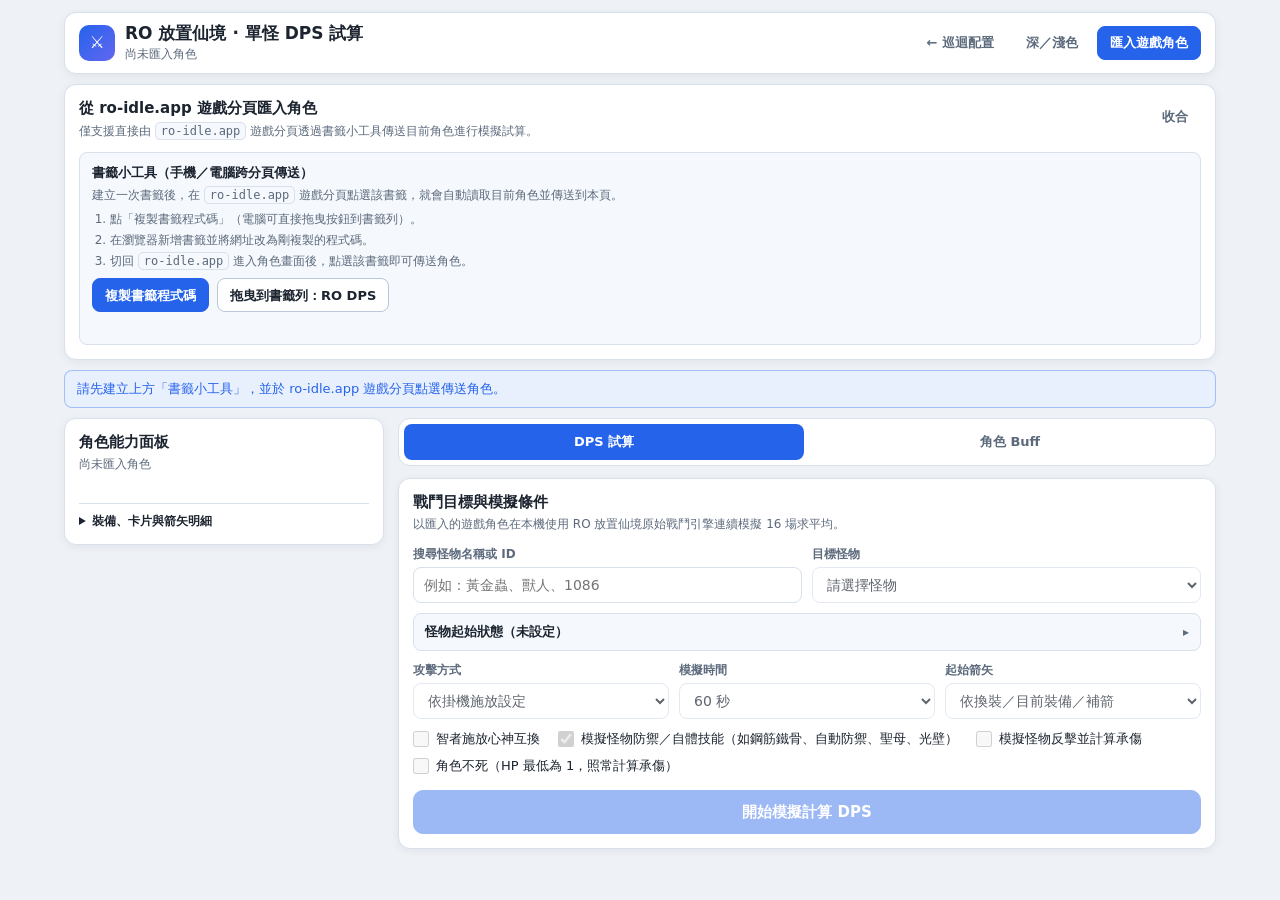
==== RO-idle-dps/index.html @ 75621a2b "Add combat ensemble buffs to DPS simulation" ====
<!doctype html>
<html lang="zh-Hant">
<head>
  <meta charset="utf-8">
  <meta name="viewport" content="width=device-width, initial-scale=1">
  <title>RO 放置仙境 · 單怪 DPS 試算</title>
  <script>
    try {
      const savedTheme = localStorage.getItem("ro-idle-dps-theme");
      if (savedTheme === "dark" || savedTheme === "light") {
        document.documentElement.dataset.theme = savedTheme;
      }
    } catch {}
  </script>
  <link rel="stylesheet" href="popup.css?v=20261127-22">
  <script type="module" src="popup.js?v=20261127-22"></script>
</head>
<body>
  <div class="shell">
    <!-- Top App Bar -->
    <header class="topbar">
      <div class="topbar-brand">
        <div class="brand-mark" aria-hidden="true">⚔</div>
        <div class="brand-text">
          <h1>RO 放置仙境 · 單怪 DPS 試算</h1>
          <p id="role" class="brand-sub">正在初始化戰鬥引擎…</p>
        </div>
      </div>
      <div class="topbar-actions">
        <a id="back-route" class="btn btn-ghost" href="../" hidden>← 巡迴配置</a>
        <button id="theme-toggle" class="btn btn-ghost" type="button" aria-label="切換淺色或深色模式">深／淺色</button>
        <button id="toggle-import" class="btn btn-primary" type="button" hidden>匯入遊戲角色</button>
        <button id="refresh" class="btn btn-primary" type="button" hidden>更新角色</button>
      </div>
    </header>

    <!-- Imported Character Switcher Strip -->
    <section id="char-bar" class="char-bar" hidden aria-label="已匯入角色切換">
      <div class="char-bar-select">
        <label class="sr-only" for="saved-character">切換已匯入角色</label>
        <select id="saved-character"></select>
      </div>
      <div class="char-bar-actions">
        <button id="delete-saved" class="btn btn-danger-ghost" type="button">刪除紀錄</button>
      </div>
    </section>

    <!-- Web Import Drawer (Game Bookmarklet Only) -->
    <section id="import-drawer" class="panel import-drawer" hidden aria-label="從遊戲分頁匯入角色">
      <div class="panel-head">
        <div>
          <h2>從 ro-idle.app 遊戲分頁匯入角色</h2>
          <p class="hint">僅支援直接由 <code>ro-idle.app</code> 遊戲分頁透過書籤小工具傳送目前角色進行模擬試算。</p>
        </div>
        <button id="close-import" class="btn btn-ghost" type="button">收合</button>
      </div>
      <div class="subcard">
        <h3>書籤小工具（手機／電腦跨分頁傳送）</h3>
        <p class="hint" id="bookmarklet-origin-hint">建立一次書籤後，在 <code>ro-idle.app</code> 遊戲分頁點選該書籤，就會自動讀取目前角色並傳送到本頁。</p>
        <ol class="steps-list">
          <li>點「複製書籤程式碼」（電腦可直接拖曳按鈕到書籤列）。</li>
          <li>在瀏覽器新增書籤並將網址改為剛複製的程式碼。</li>
          <li>切回 <code>ro-idle.app</code> 進入角色畫面後，點選該書籤即可傳送角色。</li>
        </ol>
        <div class="btn-row">
          <button id="copy-bookmarklet" class="btn btn-primary" type="button">複製書籤程式碼</button>
          <a id="bookmarklet-link" class="btn btn-outline" href="#">拖曳到書籤列：RO DPS</a>
        </div>
        <p id="copy-status" class="copy-status" aria-live="polite"></p>
      </div>
    </section>

    <p id="status" class="status-banner" role="status" aria-live="polite"></p>

    <!-- Main 2-Column Workspace -->
    <div class="studio-layout">
      <!-- Live Character Stats Sidebar (Read-Only) -->
      <aside id="character-panel" class="stats-sidebar panel" aria-labelledby="stats-title">
        <div class="stats-head">
          <div>
            <h2 id="stats-title">角色能力面板</h2>
            <p id="stats-caption" class="hint">尚未匯入角色</p>
          </div>
          <button id="mobile-stats-toggle" class="btn btn-ghost mobile-only" type="button" aria-expanded="false">展開完整能力</button>
        </div>

        <div id="stats-kpi" class="stats-kpi"></div>

        <div id="stats-detail-wrap" class="stats-detail-wrap">
          <dl id="character-stats" class="stats-grid"></dl>
          <details id="equipment-details" class="mini-details">
            <summary>裝備、卡片與箭矢明細</summary>
            <p id="ammo-summary" class="hint"></p>
            <ul id="equipment-list" class="equip-summary-list"></ul>
          </details>
        </div>
      </aside>

      <!-- Tabbed Simulator Workspace (DPS & Buffs Only) -->
      <main class="workspace">
        <nav class="tab-nav" role="tablist" aria-label="功能分頁">
          <button class="tab-btn tab-btn-sim is-active" type="button" role="tab" data-tab="simulate" aria-selected="true">DPS 試算</button>
          <button class="tab-btn" type="button" role="tab" data-tab="buffs" aria-selected="false">角色 Buff <span id="tab-badge-buffs" class="tab-badge" hidden></span></button>
        </nav>

        <!-- TAB 1: DPS Simulation & Results -->
        <section id="tab-simulate" class="tab-panel" role="tabpanel">
          <form id="calculator" class="panel">
            <fieldset id="fields" disabled>
              <div class="panel-head">
                <div>
                  <h2>戰鬥目標與模擬條件</h2>
                  <p class="hint">以匯入的遊戲角色在本機使用 RO 放置仙境原始戰鬥引擎連續模擬 16 場求平均。</p>
                </div>
              </div>

              <div class="form-grid-2">
                <label class="field">
                  <span>搜尋怪物名稱或 ID</span>
                  <input id="search" type="search" placeholder="例如：黃金蟲、獸人、1086" autocomplete="off">
                </label>
                <label class="field">
                  <span>目標怪物</span>
                  <select id="monster" required><option value="">請選擇怪物</option></select>
                </label>
              </div>

              <div id="selected-monster-preview" class="monster-preview" hidden></div>

              <details id="monster-status-details" class="monster-subpanel">
                <summary id="monster-status-summary">怪物起始狀態（未設定）</summary>
                <div class="monster-subpanel-body">
                  <div class="monster-subpanel-head">
                    <p class="hint">設為 0 秒不自然到期（像天使之怒、冰凍仍會依遊戲規則被攻擊消耗或解除）；每次換新目標都會套用。</p>
                    <button id="clear-monster-statuses" class="btn btn-outline btn-sm" type="button">清除勾選</button>
                  </div>
                  <input id="status-filter" type="search" aria-label="篩選怪物狀態" placeholder="篩選怪物狀態名稱或代碼">
                  <div id="monster-statuses" class="effect-list effect-list-compact" aria-label="怪物狀態"></div>
                  <p class="filter-count" id="status-count" aria-live="polite"></p>
                </div>
              </details>

              <div id="mob-skill-tester" class="monster-subpanel mob-skill-tester" hidden>
                <div class="mob-skill-head">
                  <strong>測試怪物技能打我有多痛</strong>
                  <span class="hint">點擊下方技能即可手動讓此怪物施放一次（抽樣 200 次計算承傷與致死率）</span>
                </div>
                <div id="mob-skill-buttons" class="mob-skill-buttons"></div>
                <div id="mob-skill-result" class="mob-skill-result" hidden></div>
              </div>

              <div class="form-grid-3">
                <label class="field">
                  <span>攻擊方式</span>
                  <select id="mode">
                    <option value="auto" selected>依掛機施放設定</option>
                    <option value="normal">純普攻</option>
                    <option value="skill">指定技能＋普攻</option>
                  </select>
                </label>
                <label class="field">
                  <span>模擬時間</span>
                  <select id="seconds">
                    <option value="30">30 秒</option>
                    <option value="60" selected>60 秒</option>
                    <option value="120">120 秒</option>
                  </select>
                </label>
                <label class="field">
                  <span>起始箭矢</span>
                  <select id="ammo-choice">
                    <option value="">依換裝／目前裝備／補箭</option>
                  </select>
                </label>
              </div>

              <div id="skill-fields" class="form-grid-2" hidden>
                <label class="field"><span>攻擊技能</span><select id="skill"></select></label>
                <label class="field"><span>技能等級</span><select id="skill-level"></select></label>
              </div>
              <p id="skill-prereq-hint" class="skill-prereq-hint" hidden></p>

              <div class="sim-checks">
                <label class="check" id="quick-active-buffs-wrap" hidden>
                  <input id="quick-active-buffs" type="checkbox">
                  <span id="quick-active-buffs-label">套用角色目前身上的 Buff</span>
                </label>
                <label class="check"><input id="soul-change" type="checkbox"> 智者施放心神互換</label>
                <label class="check"><input id="mob-defense" type="checkbox" checked> 模擬怪物防禦／自體技能（如鋼筋鐵骨、自動防禦、聖母、光壁）</label>
                <label class="check"><input id="counterattack" type="checkbox"> 模擬怪物反擊並計算承傷</label>
                <label class="check"><input id="invincible" type="checkbox"> 角色不死（HP 最低為 1，照常計算承傷）</label>
              </div>

              <div id="soul-change-options" class="form-grid-2" hidden>
                <label>觸發條件
                  <select id="soul-change-trigger" disabled>
                    <option value="interval">固定間隔</option>
                    <option value="threshold">角色 SP 低於指定比例</option>
                  </select>
                </label>
                <label>互換間隔（秒）
                  <input id="soul-change-interval" type="number" min="1" max="120" value="10" required disabled>
                </label>
                <label hidden>角色 SP 低於（%）
                  <input id="soul-change-threshold" type="number" min="1" max="100" value="30" required disabled>
                </label>
                <label>智者 DEX
                  <input id="soul-change-dex" type="number" min="0" max="999" value="80" required disabled>
                </label>
                <label>智者最大 HP
                  <input id="soul-change-hp" type="number" min="1" value="5000" required disabled>
                </label>
                <label>智者最大 SP
                  <input id="soul-change-sp" type="number" min="5" value="1000" required disabled>
                </label>
                <label>智者 SP 達到多少才互換（點）
                  <input id="soul-change-min-sp" type="number" min="5" value="500" required disabled>
                </label>
                <label>隊友每次替智者補血量（0 為停用）
                  <input id="soul-change-heal-amount" type="number" min="0" value="1000" required disabled>
                </label>
                <label>補血間隔（秒）
                  <input id="soul-change-heal-interval" type="number" min="1" value="5" required disabled>
                </label>
              </div>

              <button id="calculate" class="btn btn-primary btn-lg btn-full" type="submit">開始模擬計算 DPS</button>
            </fieldset>
          </form>

          <section id="result" class="panel result-panel" hidden aria-label="試算結果">
            <div class="result-head">
              <div>
                <h2 id="target"></h2>
                <p id="monster-stats" class="hint"></p>
              </div>
            </div>

            <div class="kpi-grid">
              <div class="kpi-card kpi-primary">
                <span class="kpi-label">對王／主目標 DPS</span>
                <strong id="dps" class="kpi-val">—</strong>
              </div>
              <div class="kpi-card">
                <span class="kpi-label">單隻首殺時間</span>
                <strong id="ttk" class="kpi-val">—</strong>
              </div>
              <div class="kpi-card">
                <span class="kpi-label">卡片＆裝備倍率</span>
                <strong id="kpi-cardrate" class="kpi-val">—</strong>
              </div>
              <div class="kpi-card">
                <span class="kpi-label">命中／爆擊／攻速</span>
                <strong id="kpi-combat" class="kpi-val kpi-val-sm">—</strong>
              </div>
            </div>

            <p id="summary" class="result-meta"></p>
            <div id="summon-dps-grid" class="kpi-grid kpi-grid-2" hidden>
              <div class="kpi-card">
                <span class="kpi-label">召喚小怪 DPS</span>
                <strong id="summon-dps" class="kpi-val">—</strong>
              </div>
              <div class="kpi-card">
                <span class="kpi-label">主目標＋召喚小怪 DPS</span>
                <strong id="combined-dps" class="kpi-val">—</strong>
              </div>
            </div>
            <p id="summon-summary" class="result-meta" hidden></p>
            <p id="combat-stats" class="result-meta"></p>

            <div class="table-scroll">
              <table>
                <thead><tr><th scope="col">傷害來源</th><th scope="col">有效占比</th><th scope="col">單次傷害</th><th scope="col">詠唱／延遲／冷卻</th></tr></thead>
                <tbody id="damage"></tbody>
              </table>
            </div>

            <details id="song-effects" class="mini-details" hidden>
              <summary>歌舞加成明細</summary>
              <ul id="song-breakdown"></ul>
            </details>

            <section id="defense" class="defense-box" hidden aria-label="承傷與生存">
              <h3>承傷與生存</h3>
              <div class="kpi-grid kpi-grid-2">
                <div class="kpi-card"><span class="kpi-label">平均承傷／次</span><strong id="taken" class="kpi-val">—</strong></div>
                <div class="kpi-card"><span class="kpi-label">交戰期間承傷／秒</span><strong id="incoming-dps" class="kpi-val">—</strong></div>
              </div>
              <p id="survival" class="result-meta"></p>
              <p id="incoming-sources" class="result-meta"></p>
            </section>

            <details id="timeline-details" class="mini-details" open>
              <summary id="timeline-title">對戰紀錄 · 第 1 次模擬</summary>
              <ol id="timeline"></ol>
            </details>

            <details class="mini-details">
              <summary>試算條件說明</summary>
              <p class="hint">以匯入角色快照的 HP、SP、素質、技能、裝備、卡片、寵物與 Buff 開始，連續模擬 16 次取平均。目標倒下後立即換上同種滿血怪物並計入有效傷害。指定技能模式會自動搭配該技能所需的蓄氣／爆氣或武僧連技前置。勾選「角色不死」時 HP 最低維持 1 點不倒下，並照常完整計算每次實際承傷與傷害來源。</p>
            </details>
          </section>
        </section>

        <!-- TAB 2: Character Buffs -->
        <section id="tab-buffs" class="tab-panel" role="tabpanel" hidden>
          <div id="scenario" class="buffs-stack">
            <div id="snapshot-buff-card" class="panel" hidden>
              <div class="panel-head">
                <div>
                  <h2 id="snapshot-buff-summary">匯入遊戲身上的 Buff</h2>
                  <p class="hint">可一鍵全部套用，預設視為常駐模擬隊友到期續補。</p>
                </div>
                <div id="active-buff-actions" class="panel-head-actions">
                  <button id="active-buffs-all" class="btn btn-primary btn-sm" type="button">全部勾選</button>
                  <button id="active-buffs-none" class="btn btn-outline btn-sm" type="button">全部取消</button>
                </div>
              </div>
              <label class="check" id="keep-active-buffs-wrap">
                <input id="keep-active-buffs" type="checkbox" checked> 身上 Buff 到期自動續補（常駐，模擬隊友補 Buff）
              </label>
              <div id="active-buffs" class="active-buffs-grid"></div>
            </div>

            <div class="panel">
              <div class="panel-head">
                <div>
                  <h2>角色手動 Buff 與歌舞</h2>
                  <p class="hint">設為 0 秒代表整場常駐。歌舞請填演奏者施放當下的總素質。與身上重複或同類 Buff 會直接覆蓋，不會雙倍疊加。</p>
                </div>
                <button id="clear-manual-buffs" class="btn btn-outline btn-sm" type="button">清除勾選</button>
              </div>
              <div class="buff-toolbar">
                <input id="buff-filter" type="search" aria-label="篩選 Buff" placeholder="篩選 Buff 名稱或代碼">
                <div class="filter-pills" id="buff-category-pills">
                  <button class="pill is-active" type="button" data-buff-cat="all">全部</button>
                  <button class="pill" type="button" data-buff-cat="skill">技能</button>
                  <button class="pill" type="button" data-buff-cat="element">屬性附加</button>
                  <button class="pill" type="button" data-buff-cat="item">藥水・料理</button>
                  <button class="pill" type="button" data-buff-cat="song">歌舞</button>
                  <button class="pill" type="button" data-buff-cat="gospel">聖音</button>
                </div>
              </div>
              <div id="extra-buffs" class="effect-list" aria-label="手動 Buff"></div>
              <p class="filter-count" id="buff-count" aria-live="polite"></p>
              <label class="check"><input id="auto-buffs" type="checkbox" checked> 允許使用 Buff 道具及掛機模式自補 Buff</label>
            </div>
          </div>
        </section>
      </main>
    </div>
  </div>
</body>
</html>
---- RO-idle-dps/popup.css ----
:root {
  color-scheme: light dark;
  --bg: #eef2f7;
  --surface: #ffffff;
  --surface-2: #f5f8fc;
  --border: #d7e0eb;
  --border-strong: #bac7d8;
  --text: #1c2430;
  --muted: #5c6a7c;
  --accent: #2563eb;
  --accent-hover: #1d4ed8;
  --accent-soft: #e8f0fe;
  --gold: #c78312;
  --gold-soft: #fef5e2;
  --gold-border: #ebc97c;
  --green: #147a44;
  --green-soft: #e6f6ed;
  --red: #c02a2a;
  --red-soft: #fdecec;
  --shadow: 0 2px 10px rgba(15, 23, 42, 0.06);
  --radius: 12px;
  --radius-sm: 8px;
  font: 14px/1.5 system-ui, -apple-system, "PingFang TC", "Noto Sans TC", "Microsoft JhengHei", sans-serif;
}

@media (prefers-color-scheme: dark) {
  :root:not([data-theme="light"]) {
    --bg: #0f1621;
    --surface: #17202e;
    --surface-2: #1e2a3c;
    --border: #2c3b52;
    --border-strong: #3e526e;
    --text: #e7eef8;
    --muted: #98a9c0;
    --accent: #5fa0ff;
    --accent-hover: #80b5ff;
    --accent-soft: #1b2f4b;
    --gold: #f0b84c;
    --gold-soft: #362b16;
    --gold-border: #6e5525;
    --green: #6be29f;
    --green-soft: #143625;
    --red: #ff8e88;
    --red-soft: #3c1e20;
    --shadow: 0 4px 16px rgba(0, 0, 0, 0.32);
  }
}

:root[data-theme="dark"] {
  color-scheme: dark;
  --bg: #0f1621;
  --surface: #17202e;
  --surface-2: #1e2a3c;
  --border: #2c3b52;
  --border-strong: #3e526e;
  --text: #e7eef8;
  --muted: #98a9c0;
  --accent: #5fa0ff;
  --accent-hover: #80b5ff;
  --accent-soft: #1b2f4b;
  --gold: #f0b84c;
  --gold-soft: #362b16;
  --gold-border: #6e5525;
  --green: #6be29f;
  --green-soft: #143625;
  --red: #ff8e88;
  --red-soft: #3c1e20;
  --shadow: 0 4px 16px rgba(0, 0, 0, 0.32);
}

:root[data-theme="light"] {
  color-scheme: light;
}

*, *::before, *::after { box-sizing: border-box; }
[hidden] { display: none !important; }
.sr-only { position: absolute; width: 1px; height: 1px; overflow: hidden; clip: rect(0 0 0 0); white-space: nowrap; }

body {
  margin: 0;
  background: var(--bg);
  color: var(--text);
  min-height: 100vh;
}

.shell {
  max-width: 1180px;
  margin: 0 auto;
  padding: 12px 14px 28px;
}

h1, h2, h3, p { margin: 0; }
h1 { font-size: 17px; font-weight: 700; line-height: 1.25; }
h2 { font-size: 15px; font-weight: 700; line-height: 1.3; }
h3 { font-size: 13px; font-weight: 700; margin-bottom: 4px; }
code { font-family: ui-monospace, SFMono-Regular, Menlo, monospace; font-size: 12px; padding: 1px 5px; border-radius: 5px; background: var(--surface-2); border: 1px solid var(--border); }

/* Buttons & Inputs */
button, input, select, textarea { font: inherit; color: inherit; }

.btn {
  display: inline-flex;
  align-items: center;
  justify-content: center;
  gap: 5px;
  padding: 6px 12px;
  min-height: 34px;
  border-radius: var(--radius-sm);
  border: 1px solid var(--border);
  background: var(--surface);
  color: var(--text);
  font-size: 13px;
  font-weight: 600;
  text-decoration: none;
  cursor: pointer;
  white-space: nowrap;
  transition: background-color 0.15s, border-color 0.15s, opacity 0.15s;
}
.btn:hover:not(:disabled) { border-color: var(--border-strong); background: var(--surface-2); }
.btn:disabled { opacity: 0.45; cursor: default; }
.btn-primary { background: var(--accent); border-color: var(--accent); color: #ffffff; }
.btn-primary:hover:not(:disabled) { background: var(--accent-hover); border-color: var(--accent-hover); }
.btn-outline { background: var(--surface); border-color: var(--border-strong); }
.btn-ghost { background: transparent; border-color: transparent; color: var(--muted); }
.btn-ghost:hover:not(:disabled) { color: var(--text); background: var(--surface-2); border-color: var(--border); }
.btn-danger-ghost { background: transparent; border-color: transparent; color: var(--red); }
.btn-danger-ghost:hover:not(:disabled) { background: var(--red-soft); border-color: color-mix(in srgb, var(--red) 40%, transparent); }
.btn-sm { min-height: 29px; padding: 3px 9px; font-size: 12px; }
.btn-lg { min-height: 44px; font-size: 15px; border-radius: 10px; }
.btn-full { width: 100%; }
.btn-row { display: flex; flex-wrap: wrap; align-items: center; gap: 8px; margin-top: 8px; }
.file-label { margin: 0; }

input:not([type="checkbox"]), select, textarea {
  display: block;
  width: 100%;
  min-height: 36px;
  padding: 6px 10px;
  border: 1px solid var(--border);
  border-radius: var(--radius-sm);
  background: var(--surface);
  color: var(--text);
}
input:not([type="checkbox"]):focus, select:focus, textarea:focus {
  outline: 2px solid color-mix(in srgb, var(--accent) 40%, transparent);
  outline-offset: 0;
  border-color: var(--accent);
}
textarea { min-height: 72px; resize: vertical; font-family: ui-monospace, SFMono-Regular, Menlo, monospace; font-size: 12px; }

.field { display: flex; flex-direction: column; gap: 4px; min-width: 0; }
.field > span { font-size: 12px; font-weight: 600; color: var(--muted); }
.field-compact { max-width: 240px; }
.inline-input-btn { display: flex; gap: 6px; }
.inline-input-btn input { flex: 1; min-width: 0; }

.check { display: inline-flex; align-items: center; gap: 7px; cursor: pointer; font-size: 13px; user-select: none; }
.check input[type="checkbox"] { width: 16px; height: 16px; margin: 0; accent-color: var(--accent); cursor: pointer; }
.inline-check { font-size: 12px; white-space: nowrap; }

.hint { font-size: 12px; color: var(--muted); margin-top: 3px; }
.muted { color: var(--muted); font-weight: 400; font-size: 12px; }

/* Top Bar */
.topbar {
  display: flex;
  flex-wrap: wrap;
  align-items: center;
  justify-content: space-between;
  gap: 10px;
  padding: 10px 14px;
  margin-bottom: 10px;
  background: var(--surface);
  border: 1px solid var(--border);
  border-radius: var(--radius);
  box-shadow: var(--shadow);
}
.topbar-brand { display: flex; align-items: center; gap: 10px; min-width: 0; }
.brand-mark {
  width: 36px; height: 36px; border-radius: 10px;
  display: grid; place-items: center; flex-shrink: 0;
  background: linear-gradient(135deg, var(--accent), #6366f1);
  color: #fff; font-size: 17px;
}
.brand-text { min-width: 0; }
.brand-sub { font-size: 12px; color: var(--muted); margin-top: 1px; white-space: nowrap; overflow: hidden; text-overflow: ellipsis; }
.topbar-actions { display: flex; flex-wrap: wrap; align-items: center; gap: 6px; }

/* Character Bar */
.char-bar {
  display: flex;
  flex-wrap: wrap;
  align-items: center;
  gap: 8px;
  padding: 8px 12px;
  margin-bottom: 10px;
  background: var(--surface);
  border: 1px solid var(--border);
  border-radius: var(--radius);
}
.char-bar-select { flex: 1 1 220px; min-width: 0; }
.char-bar-actions { display: flex; flex-wrap: wrap; gap: 6px; }

/* Import Drawer */
.import-drawer { margin-bottom: 10px; border-color: var(--accent); }
.import-grid { display: grid; grid-template-columns: repeat(2, minmax(0, 1fr)); gap: 10px; margin-top: 10px; }
.subcard { background: var(--surface-2); border: 1px solid var(--border); border-radius: var(--radius-sm); padding: 10px 12px; }
.steps-list { margin: 6px 0; padding-left: 18px; font-size: 12px; color: var(--muted); }
.steps-list li { margin: 3px 0; }
.copy-status { font-size: 12px; color: var(--green); margin-top: 6px; min-height: 16px; }
.api-helper { display: flex; flex-wrap: wrap; gap: 6px; margin: 6px 0 8px; }
.api-id-row { display: flex; gap: 6px; flex: 1; min-width: 170px; }
.api-id-row input { min-height: 34px; }

/* Status Banner */
.status-banner {
  margin: 0 0 10px;
  padding: 8px 12px;
  border-radius: var(--radius-sm);
  background: var(--accent-soft);
  border: 1px solid color-mix(in srgb, var(--accent) 35%, transparent);
  color: var(--accent);
  font-size: 13px;
  font-weight: 500;
}
.status-banner:empty { display: none; }

/* Panels */
.panel {
  background: var(--surface);
  border: 1px solid var(--border);
  border-radius: var(--radius);
  padding: 14px;
  box-shadow: var(--shadow);
}
.panel + .panel { margin-top: 12px; }
.panel-head {
  display: flex;
  flex-wrap: wrap;
  align-items: flex-start;
  justify-content: space-between;
  gap: 8px;
  margin-bottom: 12px;
}
.panel-head-actions { display: flex; flex-wrap: wrap; align-items: center; gap: 8px; }

/* Studio 2-Column Layout */
.studio-layout {
  display: grid;
  grid-template-columns: 320px minmax(0, 1fr);
  gap: 14px;
  align-items: start;
}

/* Live Stats Sidebar */
.stats-sidebar { position: sticky; top: 12px; }
.stats-head { display: flex; align-items: flex-start; justify-content: space-between; gap: 8px; margin-bottom: 10px; }
.stats-kpi {
  display: grid;
  grid-template-columns: repeat(2, minmax(0, 1fr));
  gap: 6px;
  margin-bottom: 10px;
}
.stats-kpi-tile {
  background: var(--surface-2);
  border: 1px solid var(--border);
  border-radius: var(--radius-sm);
  padding: 6px 8px;
}
.stats-kpi-tile dt { font-size: 10px; color: var(--muted); font-weight: 600; }
.stats-kpi-tile dd { margin: 1px 0 0; font-size: 15px; font-weight: 700; font-variant-numeric: tabular-nums; }

.stats-grid {
  display: grid;
  grid-template-columns: repeat(2, minmax(0, 1fr));
  gap: 5px;
  margin: 0;
}
.stats-grid > div {
  background: var(--surface-2);
  border-radius: 6px;
  padding: 5px 7px;
  display: flex;
  flex-direction: column;
}
.stats-grid dt { font-size: 10px; color: var(--muted); }
.stats-grid dd { margin: 0; font-size: 12px; font-weight: 650; font-variant-numeric: tabular-nums; }
.delta-tag { display: inline-block; font-size: 10px; margin-left: 4px; font-weight: 700; }
.delta-tag[data-direction="up"] { color: var(--green); }
.delta-tag[data-direction="down"] { color: var(--red); }

.mini-details { margin-top: 10px; font-size: 12px; border-top: 1px solid var(--border); padding-top: 8px; }
.mini-details summary { cursor: pointer; font-weight: 600; color: var(--text); }
.equip-summary-list { margin: 6px 0 0; padding-left: 16px; color: var(--muted); }
.equip-summary-list li { margin: 2px 0; }
.sidebar-footer { margin-top: 12px; padding-top: 10px; border-top: 1px solid var(--border); }

/* Tabs */
.workspace { min-width: 0; }
.tab-nav {
  display: flex;
  gap: 6px;
  padding: 5px;
  margin-bottom: 12px;
  background: var(--surface);
  border: 1px solid var(--border);
  border-radius: var(--radius);
  overflow-x: auto;
  scrollbar-width: none;
}
.tab-nav::-webkit-scrollbar { display: none; }
.tab-btn {
  flex: 1 0 auto;
  display: inline-flex;
  align-items: center;
  justify-content: center;
  gap: 5px;
  min-height: 36px;
  padding: 6px 12px;
  border: 1px solid transparent;
  border-radius: var(--radius-sm);
  background: transparent;
  color: var(--muted);
  font-size: 13px;
  font-weight: 650;
  cursor: pointer;
  white-space: nowrap;
  transition: all 0.15s;
}
.tab-btn:hover { color: var(--text); background: var(--surface-2); }
.tab-btn.is-active { background: var(--accent); color: #ffffff; }
.tab-btn-sim:not(.is-active) { color: var(--accent); border-color: color-mix(in srgb, var(--accent) 30%, transparent); background: var(--accent-soft); }
.tab-badge {
  font-size: 10px;
  padding: 0 5px;
  border-radius: 999px;
  background: rgba(255, 255, 255, 0.22);
  font-weight: 700;
}
.tab-btn:not(.is-active) .tab-badge { background: var(--surface-2); color: var(--text); border: 1px solid var(--border); }

/* Forms */
.form-grid-2 { display: grid; grid-template-columns: repeat(2, minmax(0, 1fr)); gap: 10px; margin-bottom: 10px; }
.form-grid-3 { display: grid; grid-template-columns: repeat(3, minmax(0, 1fr)); gap: 10px; margin-bottom: 10px; }
.rebirth-row { display: flex; gap: 6px; align-items: stretch; }
.rebirth-select { flex: 1; min-width: 0; font-weight: 600; }
.rebirth-row .btn.is-active { background: var(--accent-soft); border-color: var(--accent); color: var(--accent); }
.extra-char-flags { display: flex; flex-wrap: wrap; align-items: flex-end; gap: 12px 18px; padding-top: 6px; border-top: 1px solid var(--border); }
.pet-picker-box {
  margin-top: 12px;
  padding: 10px 12px;
  border: 1px solid var(--border);
  border-radius: var(--radius-sm);
  background: var(--surface-2);
}
.pet-picker-head {
  display: flex;
  flex-wrap: wrap;
  align-items: center;
  justify-content: space-between;
  gap: 6px 12px;
  margin-bottom: 8px;
}
.pet-picker-title { font-size: 13px; font-weight: 700; color: var(--text); }
.pet-picker-controls {
  display: grid;
  grid-template-columns: minmax(0, 1fr) minmax(0, 1.35fr);
  gap: 8px;
}
#build-pet-desc { margin: 6px 0 0; }

/* 6-Stat Radar Chart & Allocator Layout */
.stats-builder-panel { container-type: inline-size; }
.stats-builder-layout {
  display: grid;
  grid-template-columns: 270px minmax(0, 1fr);
  gap: 14px;
  align-items: start;
}
.radar-card {
  display: flex;
  flex-direction: column;
  align-items: center;
  justify-content: center;
  padding: 12px 8px 10px;
  border: 1px solid var(--border);
  border-radius: var(--radius);
  background: radial-gradient(circle at 50% 45%, color-mix(in srgb, var(--accent-soft) 45%, transparent), transparent 72%), var(--surface-2);
}
.stat-radar { width: 100%; max-width: 280px; height: auto; overflow: visible; }
.radar-grid-ring { fill: none; stroke: var(--border); stroke-width: 1; }
.radar-axis { stroke: var(--border); stroke-width: 1; stroke-dasharray: 2 3; }
.radar-tick { font-size: 9px; fill: var(--muted); text-anchor: middle; font-variant-numeric: tabular-nums; }
.radar-poly-total { fill: color-mix(in srgb, var(--accent) 22%, transparent); stroke: var(--accent); stroke-width: 2.2; stroke-linejoin: round; }
.radar-poly-base { fill: color-mix(in srgb, var(--gold) 28%, transparent); stroke: var(--gold); stroke-width: 2.2; stroke-linejoin: round; }
.radar-dot-total { fill: var(--accent); stroke: var(--surface); stroke-width: 1.5; }
.radar-dot-base { fill: var(--gold); stroke: var(--surface); stroke-width: 1.5; }
.radar-label-stat { font-size: 12px; font-weight: 800; fill: var(--text); }
.radar-label-val { font-size: 10.5px; font-weight: 650; fill: var(--muted); font-variant-numeric: tabular-nums; }
.radar-legend { display: flex; flex-wrap: wrap; justify-content: center; gap: 12px; margin-top: 6px; font-size: 11px; color: var(--muted); font-weight: 600; }
.radar-legend span { display: inline-flex; align-items: center; gap: 5px; }
.legend-swatch { display: inline-block; width: 10px; height: 10px; border-radius: 3px; }
.swatch-base { background: var(--gold); }
.swatch-total { background: var(--accent); }

/* Points Pill */
.points-pill {
  display: inline-block;
  margin-top: 4px;
  padding: 2px 9px;
  border-radius: 999px;
  font-size: 12px;
  font-weight: 700;
  font-variant-numeric: tabular-nums;
  background: var(--accent-soft);
  color: var(--accent);
}
.points-pill.is-over { background: var(--gold-soft); color: var(--gold); border: 1px solid var(--gold-border); }

/* Stat Allocator (Clean 2-line precision cards, never overflows) */
.stat-allocator { display: grid; grid-template-columns: repeat(2, minmax(0, 1fr)); gap: 8px; }
.stat-row {
  position: relative;
  display: flex;
  flex-direction: column;
  gap: 7px;
  padding: 9px 10px 8px 13px;
  border: 1px solid var(--border);
  border-radius: var(--radius-sm);
  background: var(--surface-2);
  overflow: hidden;
}
.stat-row::before {
  content: "";
  position: absolute;
  left: 0; top: 0; bottom: 0;
  width: 3.5px;
  background: var(--stat-color, var(--accent));
}
.stat-row[data-stat="str"] { --stat-color: #ef4444; }
.stat-row[data-stat="agi"] { --stat-color: #0ea5e9; }
.stat-row[data-stat="vit"] { --stat-color: #16a34a; }
.stat-row[data-stat="int"] { --stat-color: #6366f1; }
.stat-row[data-stat="dex"] { --stat-color: #d97706; }
.stat-row[data-stat="luk"] { --stat-color: #a855f7; }

.stat-top { display: flex; align-items: baseline; justify-content: space-between; gap: 6px; }
.stat-meta { display: flex; align-items: baseline; gap: 6px; min-width: 0; }
.stat-code { font-size: 14px; font-weight: 850; letter-spacing: 0.03em; color: var(--stat-color, var(--text)); }
.stat-total { font-size: 12px; color: var(--muted); font-variant-numeric: tabular-nums; white-space: nowrap; }
.stat-total strong { color: var(--text); font-weight: 750; }
.stat-cost {
  font-size: 10.5px;
  font-weight: 650;
  padding: 1px 6px;
  border-radius: 999px;
  background: var(--surface);
  border: 1px solid var(--border);
  color: var(--muted);
  white-space: nowrap;
  font-variant-numeric: tabular-nums;
}
.stat-controls {
  display: grid;
  grid-template-columns: repeat(2, 34px) minmax(46px, 1fr) repeat(2, 34px);
  border: 1px solid var(--border);
  border-radius: 7px;
  overflow: hidden;
  background: var(--surface);
}
.stat-step-btn {
  min-height: 31px;
  padding: 0;
  border: 0;
  border-right: 1px solid var(--border);
  border-radius: 0;
  background: transparent;
  font-size: 11.5px;
  font-weight: 750;
  cursor: pointer;
}
.stat-step-btn:last-child { border-right: 0; }
.stat-step-btn:hover:not(:disabled) { background: var(--accent-soft); color: var(--accent); }
.stat-step-btn:disabled { opacity: 0.34; cursor: default; }
.stat-input {
  width: 100% !important;
  min-height: 31px !important;
  border: 0 !important;
  border-right: 1px solid var(--border) !important;
  border-radius: 0 !important;
  text-align: center;
  font-size: 13px;
  font-weight: 800;
  font-variant-numeric: tabular-nums;
  padding: 2px !important;
  background: transparent !important;
}
.stat-input:focus { outline: none; background: var(--accent-soft) !important; }
.stat-bar { height: 4px; border-radius: 999px; background: color-mix(in srgb, var(--border) 70%, transparent); overflow: hidden; }
.stat-bar-fill { height: 100%; border-radius: 999px; background: var(--stat-color, var(--accent)); transition: width 0.15s ease; }

@container (max-width: 700px) {
  .stats-builder-layout { grid-template-columns: minmax(0, 1fr); }
  .radar-card { padding: 10px; }
  .stat-radar { max-width: 300px; }
}
@container (max-width: 440px) {
  .stat-allocator { grid-template-columns: minmax(0, 1fr); }
}

/* Skill Mode Switcher */
.skill-mode-bar {
  display: grid;
  grid-template-columns: repeat(2, minmax(0, 1fr));
  gap: 6px;
  padding: 4px;
  margin-bottom: 10px;
  border: 1px solid var(--border);
  border-radius: 10px;
  background: var(--surface-2);
}
.mode-tab {
  min-height: 36px;
  padding: 6px 10px;
  border: 1px solid transparent;
  border-radius: 7px;
  background: transparent;
  color: var(--muted);
  font-size: 13px;
  font-weight: 700;
  cursor: pointer;
  transition: all 0.15s;
}
.mode-tab:hover { color: var(--text); }
.mode-tab.is-active {
  background: var(--surface);
  border-color: var(--accent);
  color: var(--accent);
  box-shadow: 0 1px 4px rgba(15, 23, 42, 0.08);
}

/* Skill Tree */
.skill-toolbar, .buff-toolbar { display: flex; flex-wrap: wrap; align-items: center; gap: 8px; margin-bottom: 8px; }
.skill-toolbar input[type="search"], .buff-toolbar input[type="search"] { flex: 1 1 200px; }
.filter-pills { display: flex; flex-wrap: wrap; gap: 5px; }
.pill {
  padding: 4px 10px;
  min-height: 30px;
  border-radius: 999px;
  border: 1px solid var(--border);
  background: var(--surface-2);
  color: var(--muted);
  font-size: 12px;
  font-weight: 600;
  cursor: pointer;
}
.pill.is-active { background: var(--accent); border-color: var(--accent); color: #fff; }

.skill-tree-list {
  display: grid;
  grid-template-columns: repeat(2, minmax(0, 1fr));
  gap: 8px;
  margin-top: 10px;
}
.skill-card {
  border: 1px solid var(--border);
  border-radius: var(--radius-sm);
  padding: 9px 10px;
  background: var(--surface-2);
  display: flex;
  flex-direction: column;
  gap: 6px;
}
.skill-card.is-learned { border-color: color-mix(in srgb, var(--accent) 55%, var(--border)); background: color-mix(in srgb, var(--accent-soft) 50%, var(--surface)); }
.skill-card-head { display: flex; align-items: flex-start; justify-content: space-between; gap: 8px; }
.skill-card-left { display: flex; align-items: flex-start; gap: 8px; min-width: 0; flex: 1; }
.skill-title-wrap { min-width: 0; }
.skill-name { font-size: 13px; font-weight: 700; }
.skill-badges { display: flex; flex-wrap: wrap; gap: 4px; margin-top: 2px; }
.mini-tag {
  font-size: 10px;
  padding: 1px 6px;
  border-radius: 999px;
  font-weight: 650;
  background: var(--surface);
  border: 1px solid var(--border);
  color: var(--muted);
}
.mini-tag.tag-attack { background: var(--red-soft); color: var(--red); border-color: color-mix(in srgb, var(--red) 35%, transparent); }
.mini-tag.tag-quest { background: var(--gold-soft); color: var(--gold); border-color: var(--gold-border); }
.mini-tag.tag-ok { background: var(--green-soft); color: var(--green); border-color: color-mix(in srgb, var(--green) 35%, transparent); }
.mini-tag.tag-req { background: var(--gold-soft); color: var(--gold); border-color: var(--gold-border); }
.skill-lv-badge { font-size: 12px; font-weight: 800; font-variant-numeric: tabular-nums; white-space: nowrap; color: var(--accent); }
.skill-desc { font-size: 11px; color: var(--muted); line-height: 1.4; display: -webkit-box; -webkit-line-clamp: 2; -webkit-box-orient: vertical; overflow: hidden; }
.skill-card-foot { display: flex; flex-wrap: wrap; align-items: center; justify-content: space-between; gap: 6px; margin-top: auto; padding-top: 4px; }
.skill-stepper { display: flex; gap: 4px; }
.skill-stepper button { min-width: 30px; min-height: 28px; padding: 0 7px; font-size: 12px; font-weight: 700; border: 1px solid var(--border); border-radius: 6px; background: var(--surface); cursor: pointer; }
.skill-stepper button:hover:not(:disabled) { border-color: var(--accent); color: var(--accent); }
.skill-stepper button:disabled { opacity: 0.35; cursor: default; }

/* RO-Style Visual Skill Tree Graph */
.view-switch { display: inline-flex; gap: 4px; padding: 2px; border: 1px solid var(--border); border-radius: 999px; background: var(--surface-2); }
.view-switch .pill { min-height: 26px; padding: 2px 10px; border: 0; background: transparent; }
.view-switch .pill.is-active { background: var(--accent); color: #fff; }

.skill-graph-wrap { margin-top: 10px; display: grid; gap: 12px; }
.skill-inspector {
  display: flex;
  flex-wrap: wrap;
  align-items: center;
  justify-content: space-between;
  gap: 8px 14px;
  padding: 10px 12px;
  border-radius: var(--radius-sm);
  border: 1px solid var(--accent);
  background: color-mix(in srgb, var(--accent-soft) 55%, var(--surface));
}
.skill-inspector-main { min-width: 0; flex: 1 1 260px; }
.skill-inspector-head { display: flex; flex-wrap: wrap; align-items: center; gap: 6px; }
.skill-inspector-head strong { font-size: 14px; }
.skill-inspector-desc { font-size: 12px; color: var(--muted); margin-top: 3px; line-height: 1.45; }
.skill-inspector-actions { display: flex; flex-wrap: wrap; align-items: center; gap: 8px; }

.skill-graph-section { display: grid; gap: 6px; }
.skill-section-title { font-size: 12px; font-weight: 700; color: var(--muted); padding-left: 2px; }
.skill-graph-scroll {
  overflow: auto;
  border: 1px solid var(--border);
  border-radius: var(--radius-sm);
  background:
    radial-gradient(circle at 1px 1px, color-mix(in srgb, var(--border) 65%, transparent) 1px, transparent 0) 0 0 / 20px 20px,
    var(--surface-2);
  padding: 14px;
}
.skill-graph-canvas { position: relative; margin: 0 auto; }
.skill-graph-svg { position: absolute; inset: 0; pointer-events: none; overflow: visible; }
.skill-edge { fill: none; stroke: var(--border-strong); stroke-width: 2; stroke-dasharray: 5 4; opacity: 0.72; transition: stroke 0.15s, opacity 0.15s; }
.skill-edge.is-met { stroke: var(--green); stroke-dasharray: none; opacity: 0.9; }
.skill-edge.is-highlight { stroke: var(--accent); stroke-width: 2.8; opacity: 1; }
.skill-edge-pill-bg { fill: var(--surface); stroke: var(--border-strong); stroke-width: 1; }
.skill-edge-pill-bg.is-met { fill: var(--green-soft); stroke: var(--green); }
.skill-edge-pill-text { font-size: 9px; font-weight: 800; fill: var(--muted); text-anchor: middle; dominant-baseline: central; font-variant-numeric: tabular-nums; }
.skill-edge-pill-text.is-met { fill: var(--green); }

.skill-node {
  position: absolute;
  width: 142px;
  height: 86px;
  padding: 7px 8px 6px;
  border-radius: 9px;
  border: 1.5px solid var(--border-strong);
  background: var(--surface);
  box-shadow: 0 2px 6px rgba(15, 23, 42, 0.08);
  display: flex;
  flex-direction: column;
  justify-content: space-between;
  cursor: pointer;
  user-select: none;
  transition: transform 0.12s, border-color 0.15s, box-shadow 0.15s, opacity 0.15s;
}
.skill-node:hover { border-color: var(--accent); transform: translateY(-1px); box-shadow: 0 4px 12px rgba(37, 99, 235, 0.18); z-index: 3; }
.skill-node.is-learned { border-color: var(--accent); background: color-mix(in srgb, var(--accent-soft) 50%, var(--surface)); }
.skill-node.is-maxed { border-color: var(--gold); box-shadow: 0 0 0 1px color-mix(in srgb, var(--gold) 40%, transparent); }
.skill-node.is-selected { box-shadow: 0 0 0 2px var(--accent); z-index: 4; }
.skill-node.is-locked { opacity: 0.72; }
.skill-node.is-dimmed { opacity: 0.25; }
.skill-node-static { position: relative; width: auto; height: auto; min-height: 84px; }

.skill-node-top { display: flex; align-items: center; gap: 7px; min-width: 0; }
.skill-icon {
  width: 30px;
  height: 30px;
  border-radius: 7px;
  flex-shrink: 0;
  display: grid;
  place-items: center;
  color: #fff;
  box-shadow: inset 0 1px 0 rgba(255, 255, 255, 0.28), 0 1px 3px rgba(0, 0, 0, 0.22);
}
.skill-icon svg { width: 18px; height: 18px; }
.skill-node-title {
  font-size: 11.5px;
  font-weight: 750;
  line-height: 1.25;
  overflow: hidden;
  display: -webkit-box;
  -webkit-line-clamp: 2;
  -webkit-box-orient: vertical;
  word-break: break-word;
}
.skill-node-bottom { display: flex; align-items: center; justify-content: space-between; gap: 4px; margin-top: 4px; }
.skill-node-lv { font-size: 11px; font-weight: 800; font-variant-numeric: tabular-nums; color: var(--muted); }
.skill-node.is-learned .skill-node-lv { color: var(--accent); }
.skill-node.is-maxed .skill-node-lv { color: var(--gold); }
.skill-node-btns { display: flex; gap: 3px; }
.skill-node-btns button {
  width: 22px;
  height: 22px;
  padding: 0;
  border-radius: 5px;
  border: 1px solid var(--border);
  background: var(--surface-2);
  color: var(--text);
  font-size: 12px;
  font-weight: 800;
  line-height: 1;
  cursor: pointer;
}
.skill-node-btns button:hover:not(:disabled) { border-color: var(--accent); color: var(--accent); }
.skill-node-btns button:disabled { opacity: 0.3; cursor: default; }
.skill-node-bar { height: 3px; border-radius: 999px; background: var(--surface-2); overflow: hidden; margin-top: 3px; }
.skill-node-bar-fill { height: 100%; background: var(--accent); transition: width 0.15s; }
.skill-node.is-maxed .skill-node-bar-fill { background: var(--gold); }

.skill-node-grid { display: grid; grid-template-columns: repeat(auto-fill, minmax(146px, 1fr)); gap: 8px; }

/* Gear Grid & Slot Editor */
.badge {
  display: inline-block;
  padding: 2px 8px;
  border-radius: 999px;
  font-size: 11px;
  font-weight: 700;
  background: var(--gold-soft);
  color: var(--gold);
  border: 1px solid var(--gold-border);
}
.gear-grid { display: grid; grid-template-columns: repeat(2, minmax(0, 1fr)); gap: 8px; }
.gear-slot-card {
  display: flex;
  flex-direction: column;
  align-items: flex-start;
  text-align: left;
  width: 100%;
  padding: 9px 11px;
  border: 1px solid var(--border);
  border-radius: var(--radius-sm);
  background: var(--surface-2);
  color: var(--text);
  cursor: pointer;
  gap: 3px;
  transition: border-color 0.15s, background-color 0.15s;
}
.gear-slot-card:hover { border-color: var(--accent); }
.gear-slot-card.is-selected { border-color: var(--accent); background: var(--accent-soft); box-shadow: 0 0 0 1px var(--accent); }
.gear-slot-card.is-modified { background: var(--gold-soft); border-color: var(--gold-border); }
.gear-slot-card.is-modified.is-selected { border-color: var(--accent); box-shadow: 0 0 0 1px var(--accent); }
.gear-slot-card.is-blocked { opacity: 0.6; }
.gear-slot-top { display: flex; align-items: center; justify-content: space-between; width: 100%; font-size: 11px; color: var(--muted); font-weight: 600; }
.gear-slot-tag { font-size: 10px; padding: 0 6px; border-radius: 999px; background: var(--gold); color: #fff; font-weight: 700; }
.gear-slot-name { font-size: 13px; font-weight: 700; line-height: 1.3; word-break: break-word; }
.gear-slot-cards { font-size: 11px; color: var(--muted); line-height: 1.3; word-break: break-word; }

.slot-editor {
  margin-top: 12px;
  padding: 12px;
  border: 1px solid var(--accent);
  border-radius: var(--radius);
  background: color-mix(in srgb, var(--accent-soft) 45%, var(--surface));
}
.slot-editor-head { display: flex; flex-wrap: wrap; align-items: center; justify-content: space-between; gap: 8px; margin-bottom: 10px; padding-bottom: 8px; border-bottom: 1px solid var(--border); }
.slot-editor-head h3 { font-size: 14px; margin: 0; }
.slot-editor-actions { display: flex; gap: 6px; }
.slot-block { margin-top: 10px; }
.slot-block:first-of-type { margin-top: 0; }
.slot-block > label { display: block; font-size: 12px; font-weight: 600; color: var(--muted); margin-bottom: 4px; }
.slot-filter-row { display: flex; align-items: center; gap: 8px; margin-bottom: 6px; }
.slot-filter-row input[type="search"] { flex: 1; }
.item-desc { margin: 5px 0 0; font-size: 11px; color: var(--muted); white-space: pre-line; }
.refine-controls { display: flex; align-items: center; gap: 6px; max-width: 240px; }
.refine-controls select { text-align: center; font-weight: 700; }
.refine-controls button { width: 42px; padding: 0; font-size: 16px; }
.cards-head { display: flex; align-items: center; justify-content: space-between; gap: 8px; margin-bottom: 4px; }
.cards-list { display: grid; gap: 8px; margin-top: 8px; }
.card-slot-row { display: grid; gap: 3px; }
.card-slot-row label { font-size: 11px; font-weight: 600; color: var(--muted); }
.card-slot-desc { font-size: 11px; color: var(--muted); }

/* Buffs & Statuses */
.buffs-stack { display: grid; gap: 12px; }
.active-buffs-grid { display: grid; grid-template-columns: repeat(auto-fill, minmax(210px, 1fr)); gap: 6px; margin-top: 8px; }
.effect-list { max-height: 290px; overflow: auto; border: 1px solid var(--border); border-radius: var(--radius-sm); background: var(--surface); }
.effect-row { padding: 7px 9px; }
.effect-row + .effect-row { border-top: 1px solid var(--border); }
.effect-row .check { flex-wrap: wrap; }
.effect-row.is-active-from-snapshot { background: color-mix(in srgb, var(--accent-soft) 55%, var(--surface)); }
.effect-active-tag {
  font-size: 10px;
  padding: 1px 7px;
  border-radius: 999px;
  background: var(--accent-soft);
  border: 1px solid color-mix(in srgb, var(--accent) 45%, transparent);
  color: var(--accent);
  font-weight: 700;
}
.effect-parameters {
  display: grid;
  grid-template-columns: repeat(auto-fit, minmax(95px, 1fr));
  gap: 8px;
  margin: 7px 0 0;
  padding: 8px;
  border: 1px solid var(--border);
  border-radius: 6px;
  background: var(--surface-2);
  font-size: 11px;
}
.effect-parameters label { display: flex; flex-direction: column; gap: 3px; font-weight: 600; color: var(--muted); }
.effect-parameters input { min-height: 30px; padding: 4px 6px; }
.filter-count { font-size: 12px; color: var(--muted); margin: 6px 0 8px; }

/* Simulate Tab & Results */
fieldset { border: 0; padding: 0; margin: 0; }
.monster-preview {
  display: flex;
  flex-wrap: wrap;
  align-items: center;
  gap: 6px 12px;
  padding: 8px 11px;
  margin-bottom: 10px;
  border-radius: var(--radius-sm);
  background: var(--surface-2);
  border: 1px solid var(--border);
  font-size: 12px;
}
.monster-preview strong { font-size: 13px; }
.monster-def-tags {
  flex-basis: 100%;
  display: flex;
  flex-wrap: wrap;
  align-items: center;
  gap: 5px;
  font-size: 11px;
  color: var(--gold);
}
.monster-def-pill {
  display: inline-flex;
  align-items: center;
  padding: 1px 7px;
  border-radius: 999px;
  background: var(--gold-soft);
  border: 1px solid var(--gold-border);
  color: var(--gold);
  font-weight: 700;
}
.monster-subpanel {
  margin-bottom: 10px;
  border: 1px solid var(--border);
  border-radius: var(--radius-sm);
  background: var(--surface-2);
  padding: 8px 11px;
}
.monster-subpanel > summary {
  cursor: pointer;
  font-size: 13px;
  font-weight: 700;
  color: var(--text);
  list-style: none;
  display: flex;
  align-items: center;
  justify-content: space-between;
}
.monster-subpanel > summary::-webkit-details-marker { display: none; }
.monster-subpanel > summary::after {
  content: "▸";
  font-size: 12px;
  color: var(--muted);
  transition: transform 0.15s;
}
.monster-subpanel[open] > summary::after { transform: rotate(90deg); }
.monster-subpanel-body { margin-top: 8px; padding-top: 8px; border-top: 1px solid var(--border); }
.monster-subpanel-head {
  display: flex;
  flex-wrap: wrap;
  align-items: center;
  justify-content: space-between;
  gap: 8px;
  margin-bottom: 8px;
}
.monster-subpanel-head .hint { margin: 0; flex: 1; min-width: 200px; }
.effect-list-compact { max-height: 220px; margin-top: 6px; }

.mob-skill-head {
  display: flex;
  flex-wrap: wrap;
  align-items: baseline;
  justify-content: space-between;
  gap: 4px 10px;
  margin-bottom: 8px;
}
.mob-skill-head strong { font-size: 13px; }
.mob-skill-buttons {
  display: flex;
  flex-wrap: wrap;
  gap: 6px;
}
.mob-skill-btn {
  display: inline-flex;
  align-items: center;
  gap: 5px;
  padding: 5px 10px;
  border: 1px solid var(--border-strong);
  border-radius: 999px;
  background: var(--surface);
  color: var(--text);
  font-size: 12px;
  font-weight: 600;
  cursor: pointer;
  transition: border-color 0.15s, background-color 0.15s, color 0.15s;
}
.mob-skill-btn:hover { border-color: var(--accent); color: var(--accent); }
.mob-skill-btn.is-active {
  background: var(--accent);
  border-color: var(--accent);
  color: #fff;
}
.mob-skill-el {
  font-size: 10px;
  padding: 0 5px;
  border-radius: 999px;
  background: var(--surface-2);
  color: var(--muted);
  font-weight: 700;
}
.mob-skill-btn.is-active .mob-skill-el {
  background: rgba(255, 255, 255, 0.22);
  color: #fff;
}
.mob-skill-result {
  margin-top: 10px;
  padding: 10px 12px;
  border-radius: var(--radius-sm);
  border: 1px solid var(--border-strong);
  background: var(--surface);
}
.mob-skill-result-head {
  display: flex;
  flex-wrap: wrap;
  align-items: center;
  justify-content: space-between;
  gap: 6px 10px;
  margin-bottom: 8px;
}
.mob-skill-result-head strong { font-size: 13px; }
.mob-skill-badge {
  font-size: 11px;
  font-weight: 700;
  padding: 2px 8px;
  border-radius: 999px;
}
.mob-skill-badge.is-lethal {
  background: rgba(220, 38, 38, 0.14);
  color: var(--red, #dc2626);
  border: 1px solid rgba(220, 38, 38, 0.35);
}
.mob-skill-badge.is-safe {
  background: rgba(22, 163, 74, 0.14);
  color: var(--green);
  border: 1px solid rgba(22, 163, 74, 0.35);
}
.mob-skill-badge.is-miss {
  background: var(--surface-2);
  color: var(--muted);
  border: 1px solid var(--border);
}
.mob-skill-metrics {
  display: grid;
  grid-template-columns: repeat(4, minmax(0, 1fr));
  gap: 6px;
}
.mob-skill-metric {
  background: var(--surface-2);
  border: 1px solid var(--border);
  border-radius: 6px;
  padding: 6px 8px;
  display: flex;
  flex-direction: column;
  gap: 2px;
}
.mob-skill-metric span { font-size: 11px; color: var(--muted); }
.mob-skill-metric strong { font-size: 13px; font-variant-numeric: tabular-nums; }
.mob-skill-meta {
  margin-top: 7px;
  font-size: 11px;
  color: var(--muted);
  line-height: 1.5;
}
.skill-prereq-hint {
  margin: -2px 0 10px;
  padding: 7px 10px;
  border-radius: var(--radius-sm);
  background: var(--accent-soft);
  border: 1px solid color-mix(in srgb, var(--accent) 35%, transparent);
  color: var(--accent);
  font-size: 12px;
  font-weight: 600;
}
.skill-prereq-hint.is-warn {
  background: var(--gold-soft);
  border-color: var(--gold-border);
  color: var(--gold);
}
.sim-checks { display: flex; flex-wrap: wrap; gap: 8px 18px; margin: 10px 0 14px; }

.result-panel { margin-top: 12px; }
.result-head { margin-bottom: 10px; }
.kpi-grid { display: grid; grid-template-columns: repeat(4, minmax(0, 1fr)); gap: 8px; margin-bottom: 10px; }
.kpi-grid-2 { grid-template-columns: repeat(2, minmax(0, 1fr)); }
.kpi-card {
  background: var(--surface-2);
  border: 1px solid var(--border);
  border-radius: var(--radius-sm);
  padding: 9px 10px;
  display: flex;
  flex-direction: column;
  gap: 2px;
}
.kpi-primary { background: var(--accent-soft); border-color: color-mix(in srgb, var(--accent) 45%, transparent); }
.kpi-label { font-size: 11px; color: var(--muted); font-weight: 600; }
.kpi-val { font-size: 20px; font-weight: 800; font-variant-numeric: tabular-nums; line-height: 1.2; }
.kpi-primary .kpi-val { color: var(--accent); }
.kpi-val-sm { font-size: 14px; line-height: 1.35; }
.result-meta { font-size: 12px; color: var(--muted); margin-top: 5px; }

.table-scroll { max-height: 240px; overflow: auto; margin: 12px 0; border: 1px solid var(--border); border-radius: var(--radius-sm); }
table { width: 100%; border-collapse: collapse; text-align: left; font-size: 12px; }
th { position: sticky; top: 0; background: var(--surface-2); font-weight: 700; color: var(--muted); }
th, td { padding: 7px 8px; border-bottom: 1px solid var(--border); vertical-align: middle; }
#damage td:nth-child(3) { white-space: pre-line; font-variant-numeric: tabular-nums; }
.share-bar-wrap { display: flex; align-items: center; gap: 6px; font-variant-numeric: tabular-nums; }
.share-bar { flex: 1; min-width: 48px; height: 7px; border-radius: 999px; background: var(--surface-2); overflow: hidden; }
.share-bar-fill { height: 100%; background: var(--accent); border-radius: 999px; }

.defense-box { margin-top: 12px; padding-top: 12px; border-top: 1px solid var(--border); }
#timeline {
  max-height: 280px;
  overflow: auto;
  list-style: none;
  background: #121822;
  color: #e4ebf5;
  border-radius: var(--radius-sm);
  padding: 8px 10px;
  margin: 8px 0 0;
  font-size: 12px;
}
#timeline li { display: grid; grid-template-columns: 48px 1fr auto; align-items: baseline; gap: 8px; margin: 3px 0; }
#timeline time, .log-hp { font-variant-numeric: tabular-nums; color: #9ab0cc; }
#timeline li[data-kind="monster"] { color: #ffd186; }
#timeline li[data-kind="incoming"] { color: #ffaaa3; }
#timeline li[data-kind="player"] { color: #9ce1ff; }

.mobile-only { display: none; }

/* Responsive Breakpoints */
@media (max-width: 959px) {
  .studio-layout { grid-template-columns: minmax(0, 1fr); }
  .stats-builder-layout { grid-template-columns: minmax(0, 1fr); }
  .stats-sidebar { position: static; }
  .mobile-only { display: inline-flex; }
  .desktop-only { display: none; }
  .stats-kpi { grid-template-columns: repeat(4, minmax(0, 1fr)); margin-bottom: 0; }
  .stats-detail-wrap { display: none; margin-top: 10px; }
  .stats-sidebar.is-expanded .stats-detail-wrap { display: block; }
  .stats-grid { grid-template-columns: repeat(3, minmax(0, 1fr)); }
  .import-grid { grid-template-columns: minmax(0, 1fr); }
}

@media (max-width: 640px) {
  .shell { padding: 8px 8px 24px; }
  .topbar { padding: 8px 10px; }
  .form-grid-2, .form-grid-3 { grid-template-columns: minmax(0, 1fr); }
  .pet-picker-controls { grid-template-columns: minmax(0, 1fr); }
  .skill-tree-list { grid-template-columns: minmax(0, 1fr); }
  .kpi-grid { grid-template-columns: repeat(2, minmax(0, 1fr)); }
  .mob-skill-metrics { grid-template-columns: repeat(2, minmax(0, 1fr)); }
  .stats-kpi { grid-template-columns: repeat(2, minmax(0, 1fr)); }
  .slot-filter-row { flex-direction: column; align-items: stretch; }
  .rebirth-row { flex-wrap: wrap; }
}
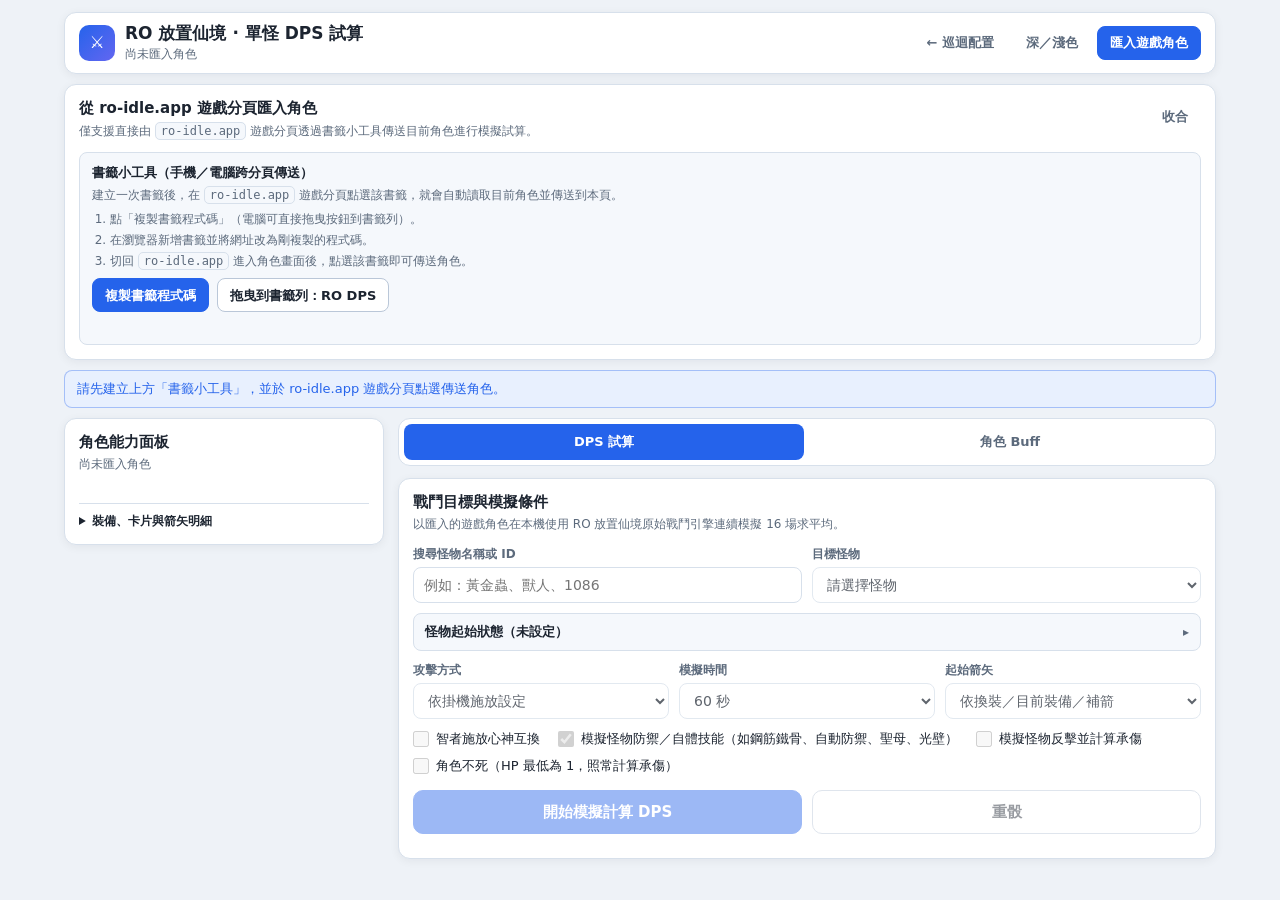
==== commit 9819b400: "Allow rerolling the DPS simulation seed" ====
--- a/RO-idle-dps/index.html
+++ b/RO-idle-dps/index.html
@@ -12,8 +12,8 @@
       }
     } catch {}
   </script>
-  <link rel="stylesheet" href="popup.css?v=20261127-22">
-  <script type="module" src="popup.js?v=20261127-22"></script>
+  <link rel="stylesheet" href="popup.css?v=20261128-5">
+  <script type="module" src="popup.js?v=20261128-5"></script>
 </head>
 <body>
   <div class="shell">
@@ -179,6 +179,7 @@
                 <label class="field"><span>技能等級</span><select id="skill-level"></select></label>
               </div>
               <p id="skill-prereq-hint" class="skill-prereq-hint" hidden></p>
+              <p id="skill-description" class="hint" style="white-space: pre-line" hidden></p>
 
               <div class="sim-checks">
                 <label class="check" id="quick-active-buffs-wrap" hidden>
@@ -224,7 +225,10 @@
                 </label>
               </div>
 
-              <button id="calculate" class="btn btn-primary btn-lg btn-full" type="submit">開始模擬計算 DPS</button>
+              <div class="form-grid-2">
+                <button id="calculate" class="btn btn-primary btn-lg btn-full" type="submit">開始模擬計算 DPS</button>
+                <button id="reroll" class="btn btn-outline btn-lg btn-full" type="submit" title="換一組亂數，用目前設定重跑">重骰</button>
+              </div>
             </fieldset>
           </form>
 
